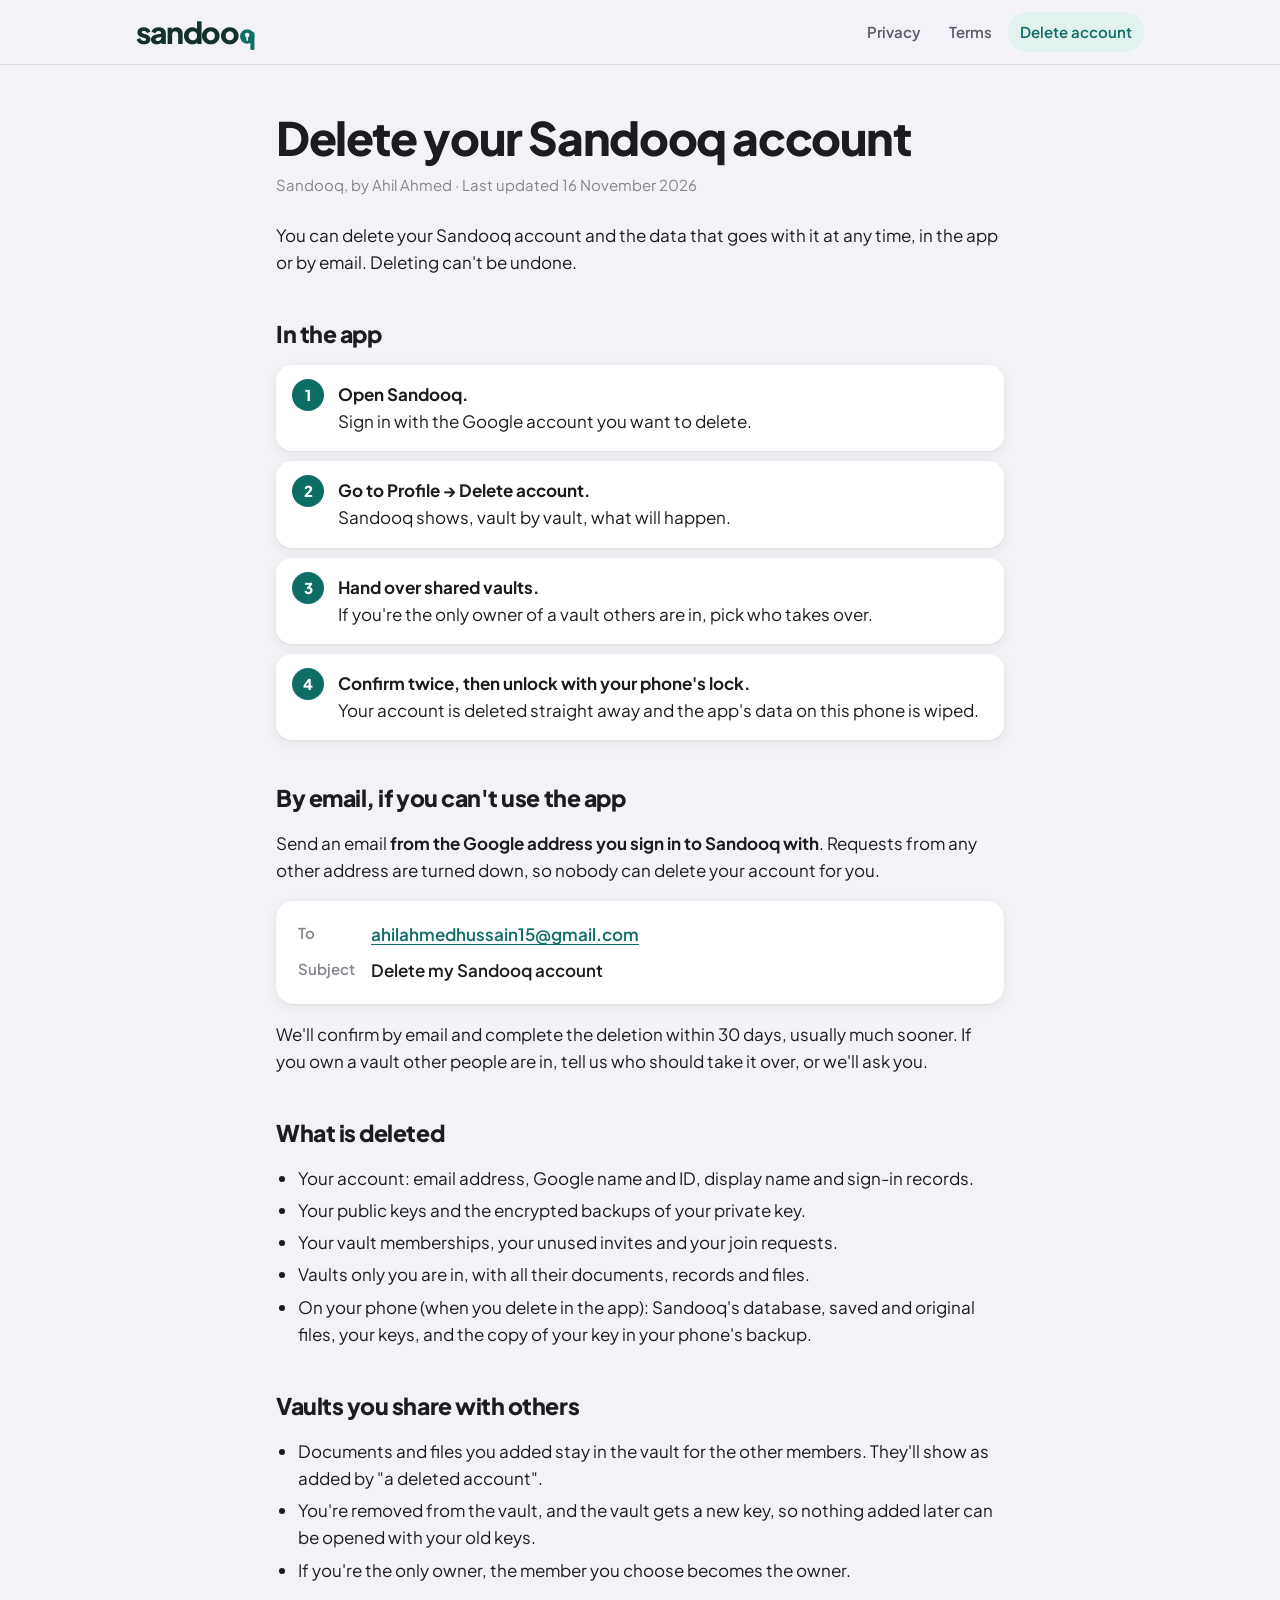
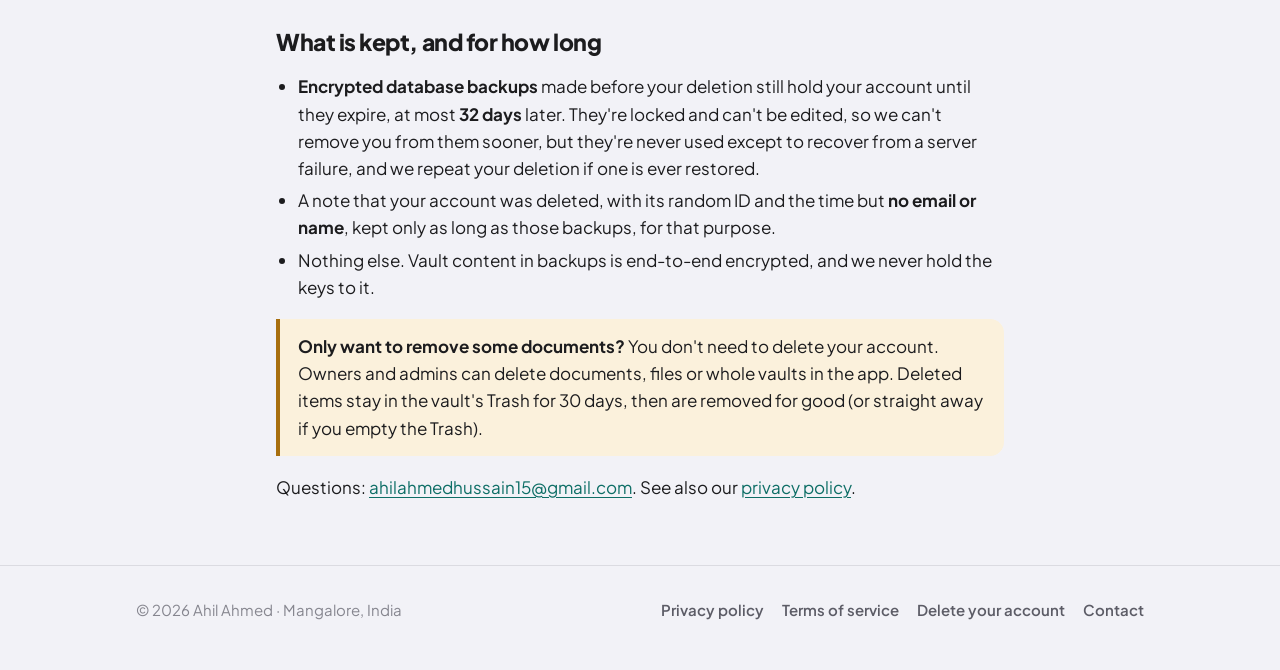
==== delete-account/index.html @ 52944ab1 "Sandooq website: home, privacy policy, terms, account deletion Co-Authored-By: Claude Opus 5.5 <nore" ====
<!doctype html>
<html lang="en">
<head>
  <meta charset="utf-8">
  <meta name="viewport" content="width=device-width, initial-scale=1">
  <title>Delete your Sandooq account</title>
  <meta name="description" content="How to delete your Sandooq account and data, in the app or by email, and what is deleted or kept.">
  <meta name="theme-color" content="#F2F2F7" media="(prefers-color-scheme: light)">
  <meta name="theme-color" content="#000000" media="(prefers-color-scheme: dark)">
  <link rel="icon" href="../favicon.svg" type="image/svg+xml">
  <link rel="preconnect" href="https://fonts.googleapis.com">
  <link rel="preconnect" href="https://fonts.gstatic.com" crossorigin>
  <link href="https://fonts.googleapis.com/css2?family=Plus+Jakarta+Sans:wght@400;500;600;700;800&display=swap" rel="stylesheet">
  <link rel="stylesheet" href="../style.css">
</head>
<body>
  <header class="site-header">
    <div class="wrap">
      <a class="wordmark" href="../" aria-label="Sandooq home">sandoo<svg class="q" viewBox="0 0 26 36" aria-hidden="true"><circle class="mark" cx="12.5" cy="12.5" r="12.5"/><rect class="mark" x="18" y="5" width="7" height="31" rx="2"/><circle class="hole" cx="12.5" cy="10" r="4"/><rect class="hole" x="11" y="11" width="3" height="9" rx="1.5"/></svg></a>
      <nav aria-label="Main">
        <a href="../privacy/">Privacy</a>
        <a href="../terms/">Terms</a>
        <a href="../delete-account/" aria-current="page">Delete account</a>
      </nav>
    </div>
  </header>

  <main class="wrap narrow">
    <div class="doc-head">
      <h1>Delete your Sandooq account</h1>
      <p class="updated">Sandooq, by Ahil Ahmed · Last updated 16 November 2026</p>
    </div>

    <article class="prose">
      <p>You can delete your Sandooq account and the data that goes with it at any time, in the app or by email. Deleting can't be undone.</p>

      <h2 id="app">In the app</h2>
      <ol class="steps">
        <li><strong>Open Sandooq.</strong>Sign in with the Google account you want to delete.</li>
        <li><strong>Go to Profile → Delete account.</strong>Sandooq shows, vault by vault, what will happen.</li>
        <li><strong>Hand over shared vaults.</strong>If you're the only owner of a vault others are in, pick who takes over.</li>
        <li><strong>Confirm twice, then unlock with your phone's lock.</strong>Your account is deleted straight away and the app's data on this phone is wiped.</li>
      </ol>

      <h2 id="email">By email, if you can't use the app</h2>
      <p>Send an email <strong>from the Google address you sign in to Sandooq with</strong>. Requests from any other address are turned down, so nobody can delete your account for you.</p>
      <div class="mail-card">
        <dl>
          <dt>To</dt><dd><a href="mailto:ahilahmedhussain15@gmail.com?subject=Delete%20my%20Sandooq%20account">ahilahmedhussain15@gmail.com</a></dd>
          <dt>Subject</dt><dd>Delete my Sandooq account</dd>
        </dl>
      </div>
      <p>We'll confirm by email and complete the deletion within 30 days, usually much sooner. If you own a vault other people are in, tell us who should take it over, or we'll ask you.</p>

      <h2 id="deleted">What is deleted</h2>
      <ul>
        <li>Your account: email address, Google name and ID, display name and sign-in records.</li>
        <li>Your public keys and the encrypted backups of your private key.</li>
        <li>Your vault memberships, your unused invites and your join requests.</li>
        <li>Vaults only you are in, with all their documents, records and files.</li>
        <li>On your phone (when you delete in the app): Sandooq's database, saved and original files, your keys, and the copy of your key in your phone's backup.</li>
      </ul>

      <h2 id="shared">Vaults you share with others</h2>
      <ul>
        <li>Documents and files you added stay in the vault for the other members. They'll show as added by "a deleted account".</li>
        <li>You're removed from the vault, and the vault gets a new key, so nothing added later can be opened with your old keys.</li>
        <li>If you're the only owner, the member you choose becomes the owner.</li>
      </ul>

      <h2 id="kept">What is kept, and for how long</h2>
      <ul>
        <li><strong>Encrypted database backups</strong> made before your deletion still hold your account until they expire, at most <strong>32 days</strong> later. They're locked and can't be edited, so we can't remove you from them sooner, but they're never used except to recover from a server failure, and we repeat your deletion if one is ever restored.</li>
        <li>A note that your account was deleted, with its random ID and the time but <strong>no email or name</strong>, kept only as long as those backups, for that purpose.</li>
        <li>Nothing else. Vault content in backups is end-to-end encrypted, and we never hold the keys to it.</li>
      </ul>

      <div class="note">
        <p><strong>Only want to remove some documents?</strong> You don't need to delete your account. Owners and admins can delete documents, files or whole vaults in the app. Deleted items stay in the vault's Trash for 30 days, then are removed for good (or straight away if you empty the Trash).</p>
      </div>

      <p>Questions: <a href="mailto:ahilahmedhussain15@gmail.com">ahilahmedhussain15@gmail.com</a>. See also our <a href="../privacy/">privacy policy</a>.</p>
    </article>
  </main>

  <footer class="site-footer">
    <div class="wrap">
      <span>© 2026 Ahil Ahmed · Mangalore, India</span>
      <nav aria-label="Footer">
        <a href="../privacy/">Privacy policy</a>
        <a href="../terms/">Terms of service</a>
        <a href="../delete-account/">Delete your account</a>
        <a href="mailto:ahilahmedhussain15@gmail.com">Contact</a>
      </nav>
    </div>
  </footer>
</body>
</html>
---- style.css ----
/* Sandooq site — colours and type follow the app (lib/app/theme.dart). */

:root {
  --bg: #F2F2F7;
  --surface: #FFFFFF;
  --fill: #E5E5EA;
  --separator: #C6C6CC;
  --ink: #1C1C1E;
  --ink2: #5C5C66;
  --ink3: #86868F;
  --brand: #0E6E66;
  --brand-ink: #13302D;
  --on-brand: #FFFFFF;
  --tint: #E1F2EF;
  --brass: #A86F0E;
  --brass-tint: #FBF1DC;
  --danger: #C8281C;
  --silver: #E7E9EC;
  --silver-edge: #C4C8CE;
  --silver-rivet: #A9AEB5;
  --glow: rgba(14, 110, 102, .40);
  --shadow-card: 0 1px 2px rgba(0,0,0,.04), 0 4px 14px rgba(0,0,0,.06);
  --shadow-float: 0 8px 30px rgba(0,0,0,.12);
  --radius: 18px;
  color-scheme: light;
}

@media (prefers-color-scheme: dark) {
  :root {
    --bg: #000000;
    --surface: #1C1C1E;
    --fill: #3A3A3C;
    --separator: #48484A;
    --ink: #F5F5F7;
    --ink2: #AEAEB5;
    --ink3: #8C8C94;
    --brand: #3CC2B2;
    --brand-ink: #3CC2B2;
    --on-brand: #04211F;
    --tint: #12403C;
    --brass: #E2AA45;
    --brass-tint: #33270F;
    --danger: #FF6B5E;
    --silver: #2A2C2F;
    --silver-edge: #4A4E54;
    --silver-rivet: #6B7078;
    --glow: rgba(60, 194, 178, .45);
    --shadow-card: none;
    --shadow-float: 0 8px 30px rgba(0,0,0,.5);
    color-scheme: dark;
  }
}

*, *::before, *::after { box-sizing: border-box; }

html { -webkit-text-size-adjust: 100%; scroll-padding-top: 84px; }

body {
  margin: 0;
  background: var(--bg);
  color: var(--ink);
  font-family: "Plus Jakarta Sans", system-ui, -apple-system, "Segoe UI", Roboto, sans-serif;
  font-size: 17px;
  line-height: 1.6;
  -webkit-font-smoothing: antialiased;
}

a { color: var(--brand); text-underline-offset: 3px; text-decoration-thickness: 1px; }
a:hover { text-decoration-thickness: 2px; }
a:focus-visible, button:focus-visible { outline: 3px solid var(--glow); outline-offset: 2px; border-radius: 6px; }

.wrap { width: 100%; max-width: 1040px; margin: 0 auto; padding: 0 16px; }
.wrap.narrow { max-width: 760px; }

/* ── Header ─────────────────────────────────────────── */
.site-header {
  position: sticky; top: 0; z-index: 10;
  background: color-mix(in srgb, var(--bg) 82%, transparent);
  backdrop-filter: saturate(180%) blur(16px);
  -webkit-backdrop-filter: saturate(180%) blur(16px);
  border-bottom: 1px solid color-mix(in srgb, var(--separator) 50%, transparent);
}
.site-header .wrap { display: flex; align-items: center; justify-content: space-between; gap: 12px; min-height: 64px; flex-wrap: wrap; }
.site-header nav { display: flex; gap: 4px; flex-wrap: wrap; }
.site-header nav a {
  color: var(--ink2); text-decoration: none; font-weight: 600; font-size: 15px;
  padding: 8px 12px; border-radius: 999px;
}
.site-header nav a:hover { background: var(--fill); color: var(--ink); }
.site-header nav a[aria-current="page"] { background: var(--tint); color: var(--brand); }

/* ── Wordmark: "sandoo" + the keyhole q ─────────────── */
.wordmark {
  display: inline-flex; align-items: baseline; text-decoration: none;
  color: var(--brand-ink); font-weight: 800; letter-spacing: -0.0385em;
  font-size: 30px; line-height: 1;
}
.wordmark .q { width: .5em; height: .692em; margin-left: .019em; transform: translateY(.2115em); flex: none; }
.wordmark .q .mark { fill: var(--brand); }
.wordmark .q .hole { fill: var(--bg); }

/* ── Landing ────────────────────────────────────────── */
.hero { padding: 64px 0 40px; display: grid; gap: 48px; align-items: center; grid-template-columns: 1.15fr .85fr; }
.eyebrow { display: inline-block; font-size: 13px; font-weight: 700; letter-spacing: .06em; text-transform: uppercase; color: var(--brass); background: var(--brass-tint); padding: 5px 12px; border-radius: 999px; }
.hero h1 { font-size: clamp(38px, 6vw, 60px); line-height: 1.04; letter-spacing: -0.035em; font-weight: 800; margin: 18px 0 16px; }
.hero h1 em { font-style: normal; color: var(--brand); }
.hero .lede { font-size: 19px; color: var(--ink2); margin: 0 0 28px; max-width: 34em; }
.cta-row { display: flex; gap: 12px; flex-wrap: wrap; align-items: center; }
.btn {
  display: inline-flex; align-items: center; gap: 8px; text-decoration: none;
  font-weight: 700; font-size: 16px; padding: 14px 22px; border-radius: 14px;
  background: var(--brand); color: var(--on-brand); box-shadow: 0 6px 20px var(--glow);
}
.btn.ghost { background: var(--surface); color: var(--ink); box-shadow: var(--shadow-card); }
.btn[aria-disabled="true"] { cursor: default; }
.soon { font-size: 14px; color: var(--ink3); }

/* The vault card, as on Home */
.vault-stage { display: grid; place-items: center; }
.vault {
  width: 100%; max-width: 340px; aspect-ratio: 1.42;
  position: relative; border-radius: 22px; padding: 22px;
  background: linear-gradient(160deg, var(--surface), var(--silver));
  border: 1px solid var(--silver-edge);
  box-shadow: var(--shadow-float);
  display: flex; flex-direction: column; justify-content: space-between;
  transform: rotate(-3deg);
}
.vault::before, .vault::after { content: ""; position: absolute; width: 7px; height: 7px; border-radius: 50%; background: var(--silver-rivet); top: 12px; }
.vault::before { left: 12px; } .vault::after { right: 12px; }
.vault .lock { width: 52px; height: 52px; border-radius: 16px; background: var(--brand); display: grid; place-items: center; box-shadow: 0 0 0 6px var(--tint), 0 0 28px var(--glow); }
.vault .lock svg { width: 26px; height: 26px; }
.vault h3 { margin: 0; font-size: 26px; letter-spacing: -0.02em; }
.vault .meta { color: var(--ink2); font-size: 14px; font-weight: 600; }
.vault .people { display: flex; }
.vault .people span { width: 30px; height: 30px; border-radius: 50%; display: grid; place-items: center; font-size: 12px; font-weight: 800; color: var(--on-brand); background: var(--brand); border: 2px solid var(--surface); margin-left: -8px; }
.vault .people span:first-child { margin-left: 0; }
.vault .people span:nth-child(2) { background: var(--brass); }
.vault .people span:nth-child(3) { background: #5C5C66; }
.vault .people span:nth-child(4) { background: #1D7A3A; }
.vault .row { display: flex; justify-content: space-between; align-items: flex-end; }
.vault.behind { position: absolute; transform: rotate(5deg) translate(26px, 18px); opacity: .55; filter: saturate(.6); }
.vault-stage .stack { position: relative; width: 100%; max-width: 340px; }

section.block { padding: 40px 0; }
section.block > h2, .section-title { font-size: clamp(26px, 3.4vw, 34px); letter-spacing: -0.025em; line-height: 1.15; margin: 0 0 8px; font-weight: 800; }
.section-sub { color: var(--ink2); margin: 0 0 28px; max-width: 40em; }

.grid { display: grid; gap: 14px; grid-template-columns: repeat(3, 1fr); }
.card { background: var(--surface); border-radius: var(--radius); padding: 22px; box-shadow: var(--shadow-card); }
.card h3 { margin: 12px 0 6px; font-size: 18px; letter-spacing: -0.01em; }
.card p { margin: 0; color: var(--ink2); font-size: 15.5px; line-height: 1.55; }
.icon { width: 42px; height: 42px; border-radius: 12px; background: var(--tint); display: grid; place-items: center; }
.icon svg { width: 22px; height: 22px; stroke: var(--brand); fill: none; stroke-width: 2; stroke-linecap: round; stroke-linejoin: round; }

.split { display: grid; grid-template-columns: 1fr 1fr; gap: 14px; }
.list-card { background: var(--surface); border-radius: var(--radius); box-shadow: var(--shadow-card); overflow: hidden; }
.list-card h3 { margin: 0; padding: 16px 20px 12px; font-size: 15px; letter-spacing: .02em; display: flex; align-items: center; gap: 8px; }
.list-card ul { list-style: none; margin: 0; padding: 0; }
.list-card li { padding: 12px 20px; border-top: 1px solid color-mix(in srgb, var(--separator) 55%, transparent); font-size: 15.5px; color: var(--ink2); }
.list-card.cant h3 { color: var(--brand); }
.list-card.can h3 { color: var(--ink3); }
.dot { width: 8px; height: 8px; border-radius: 50%; background: currentColor; display: inline-block; }

.langs { display: flex; flex-wrap: wrap; gap: 8px; margin-top: 18px; }
.langs span { background: var(--surface); box-shadow: var(--shadow-card); border-radius: 999px; padding: 6px 14px; font-weight: 600; font-size: 15px; }

/* ── Legal pages ────────────────────────────────────── */
.doc-head { padding: 48px 0 8px; }
.doc-head h1 { font-size: clamp(34px, 5vw, 46px); letter-spacing: -0.03em; line-height: 1.08; margin: 0 0 10px; font-weight: 800; }
.doc-head .updated { color: var(--ink3); font-size: 15px; margin: 0; }

.summary { background: var(--tint); border-radius: var(--radius); padding: 20px 22px; margin: 24px 0 8px; }
.summary h2 { margin: 0 0 8px !important; font-size: 17px !important; color: var(--brand); padding: 0 !important; border: 0 !important; }
.summary ul { margin: 0; padding-left: 20px; }
.summary li { margin: 4px 0; }

.toc { background: var(--surface); border-radius: var(--radius); box-shadow: var(--shadow-card); padding: 16px 20px; margin: 20px 0 8px; }
.toc strong { font-size: 13px; letter-spacing: .06em; text-transform: uppercase; color: var(--ink3); }
.toc ol { margin: 8px 0 0; padding-left: 22px; columns: 2; column-gap: 28px; font-size: 15.5px; }
.toc li { break-inside: avoid; margin: 3px 0; }
.toc a { text-decoration: none; }

.prose h2 { font-size: 23px; letter-spacing: -0.02em; line-height: 1.25; margin: 44px 0 10px; font-weight: 800; }
.prose h3 { font-size: 18px; margin: 26px 0 6px; }
.prose p, .prose li { color: var(--ink); }
.prose ul, .prose ol { padding-left: 22px; }
.prose li { margin: 5px 0; }
.prose .muted { color: var(--ink2); }

.table-card { background: var(--surface); border-radius: var(--radius); box-shadow: var(--shadow-card); overflow-x: auto; margin: 16px 0; }
table { width: 100%; border-collapse: collapse; font-size: 15px; line-height: 1.45; }
th, td { text-align: left; vertical-align: top; padding: 12px 16px; }
th { font-size: 13px; text-transform: uppercase; letter-spacing: .05em; color: var(--ink3); font-weight: 700; background: color-mix(in srgb, var(--fill) 45%, transparent); }
tr + tr td { border-top: 1px solid color-mix(in srgb, var(--separator) 55%, transparent); }
td:first-child { font-weight: 600; min-width: 150px; }
.pill { display: inline-block; font-size: 12.5px; font-weight: 700; padding: 2px 9px; border-radius: 999px; white-space: nowrap; }
.pill.enc { background: var(--tint); color: var(--brand); }
.pill.plain { background: var(--brass-tint); color: var(--brass); }

.note { border-left: 4px solid var(--brass); background: var(--brass-tint); border-radius: 0 14px 14px 0; padding: 14px 18px; margin: 18px 0; }
.note p { margin: 0; }

.steps { counter-reset: s; list-style: none; padding: 0 !important; margin: 16px 0; display: grid; gap: 10px; }
.steps li { counter-increment: s; background: var(--surface); box-shadow: var(--shadow-card); border-radius: 16px; padding: 16px 18px 16px 62px; position: relative; margin: 0 !important; }
.steps li::before { content: counter(s); position: absolute; left: 16px; top: 14px; width: 32px; height: 32px; border-radius: 50%; background: var(--brand); color: var(--on-brand); font-weight: 800; display: grid; place-items: center; font-size: 15px; }
.steps li strong { display: block; }

.mail-card { background: var(--surface); box-shadow: var(--shadow-card); border-radius: var(--radius); padding: 20px 22px; margin: 16px 0; }
.mail-card dl { margin: 0; display: grid; grid-template-columns: auto 1fr; gap: 8px 16px; }
.mail-card dt { color: var(--ink3); font-weight: 600; font-size: 15px; }
.mail-card dd { margin: 0; font-weight: 600; overflow-wrap: anywhere; }

/* ── Footer ─────────────────────────────────────────── */
.site-footer { margin-top: 64px; padding: 32px 0 48px; border-top: 1px solid color-mix(in srgb, var(--separator) 50%, transparent); color: var(--ink3); font-size: 15px; }
.site-footer .wrap { display: flex; justify-content: space-between; gap: 16px; flex-wrap: wrap; align-items: center; }
.site-footer nav { display: flex; gap: 18px; flex-wrap: wrap; }
.site-footer a { color: var(--ink2); text-decoration: none; font-weight: 600; }
.site-footer a:hover { color: var(--brand); }

/* ── Small screens ──────────────────────────────────── */
@media (max-width: 860px) {
  .hero { grid-template-columns: 1fr; padding-top: 36px; gap: 36px; }
  .grid { grid-template-columns: 1fr 1fr; }
}
@media (max-width: 600px) {
  body { font-size: 16px; }
  .grid, .split { grid-template-columns: 1fr; }
  .toc ol { columns: 1; }
  .site-header .wrap { padding-top: 8px; padding-bottom: 8px; }
  .site-header nav { margin-left: -12px; }
  .wordmark { font-size: 26px; }
  td:first-child { min-width: 110px; }
  .mail-card dl { grid-template-columns: 1fr; gap: 2px; }
  .mail-card dd + dt { margin-top: 10px; }
  .mail-card dd { overflow-wrap: normal; word-break: break-all; }
  .vault.behind { display: none; }
}
@media (prefers-reduced-motion: no-preference) {
  .vault:not(.behind) { transition: transform .4s cubic-bezier(.2,.8,.2,1); }
  .vault-stage:hover .vault:not(.behind) { transform: rotate(-1deg) translateY(-4px); }
}
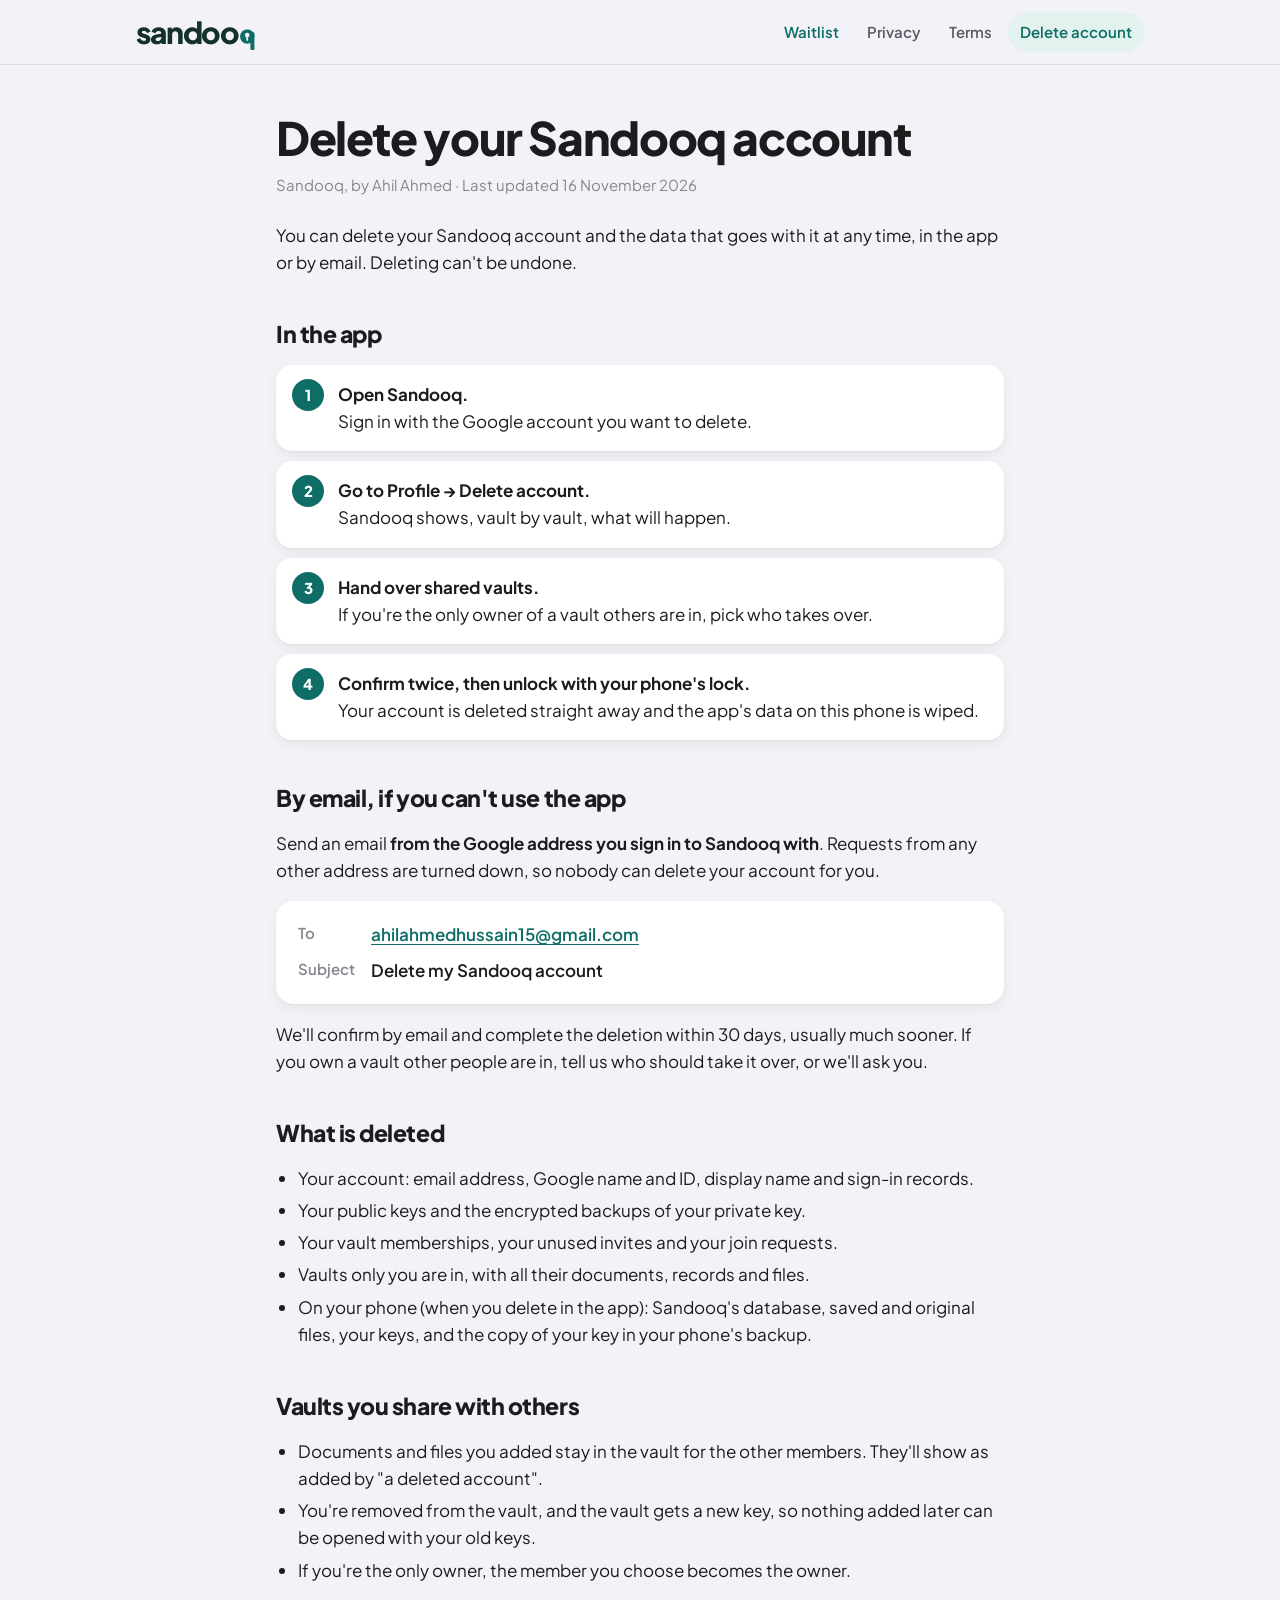
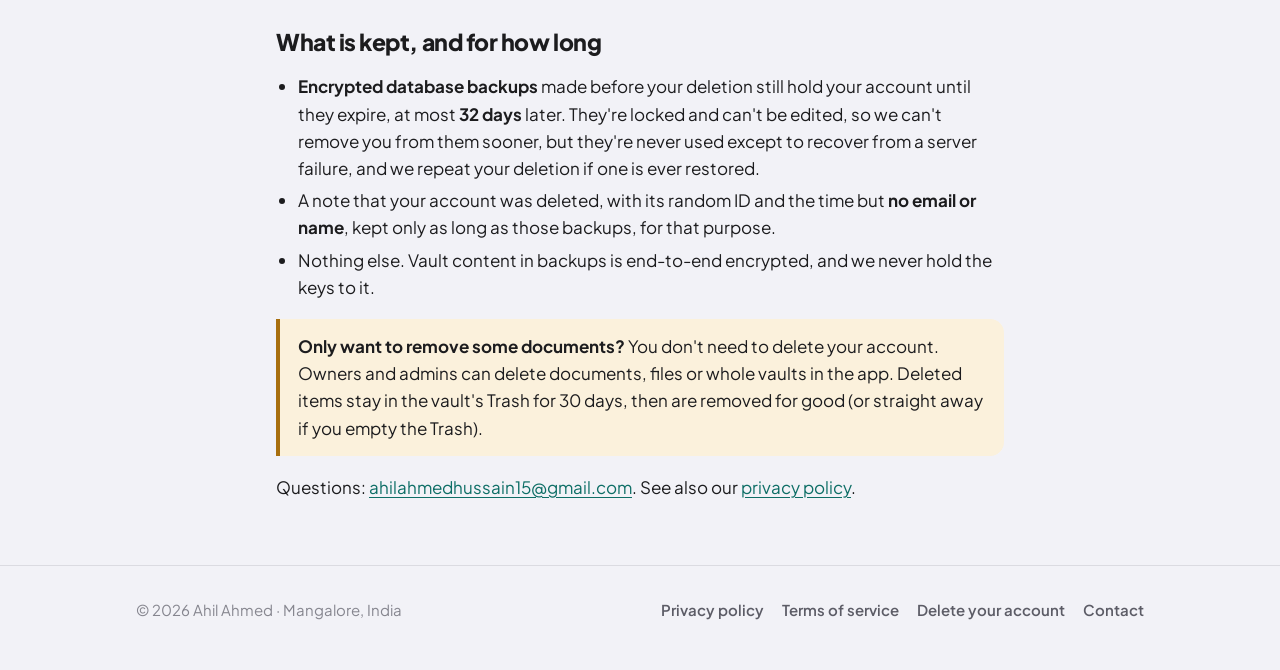
==== commit 74991976: "Waitlist page backed by a Google Sheet /waitlist/ collects email (plus optional name, phone, country" ====
--- a/delete-account/index.html
+++ b/delete-account/index.html
@@ -18,6 +18,7 @@
     <div class="wrap">
       <a class="wordmark" href="../" aria-label="Sandooq home">sandoo<svg class="q" viewBox="0 0 26 36" aria-hidden="true"><circle class="mark" cx="12.5" cy="12.5" r="12.5"/><rect class="mark" x="18" y="5" width="7" height="31" rx="2"/><circle class="hole" cx="12.5" cy="10" r="4"/><rect class="hole" x="11" y="11" width="3" height="9" rx="1.5"/></svg></a>
       <nav aria-label="Main">
+        <a class="nav-cta" href="../waitlist/">Waitlist</a>
         <a href="../privacy/">Privacy</a>
         <a href="../terms/">Terms</a>
         <a href="../delete-account/" aria-current="page">Delete account</a>
--- a/style.css
+++ b/style.css
@@ -54,6 +54,7 @@
 *, *::before, *::after { box-sizing: border-box; }
 
 html { -webkit-text-size-adjust: 100%; scroll-padding-top: 84px; }
+@media (prefers-reduced-motion: no-preference) { html { scroll-behavior: smooth; } }
 
 body {
   margin: 0;
@@ -211,6 +212,83 @@
 .mail-card dt { color: var(--ink3); font-weight: 600; font-size: 15px; }
 .mail-card dd { margin: 0; font-weight: 600; overflow-wrap: anywhere; }
 
+/* ── Waitlist form ──────────────────────────────────── */
+[hidden] { display: none !important; }
+.site-header nav a.nav-cta { color: var(--brand); }
+.site-header nav a.nav-cta[aria-current="page"] { background: var(--tint); }
+.doc-head .eyebrow { margin-bottom: 14px; }
+.doc-head .lead { color: var(--ink2); font-size: 19px; margin: 0; max-width: 34em; }
+
+.form-card { background: var(--surface); border-radius: 22px; box-shadow: var(--shadow-card); padding: 28px; margin: 28px 0 0; display: grid; gap: 22px; }
+.form-card fieldset { border: 0; margin: 0; padding: 0; min-width: 0; }
+.field { display: grid; gap: 8px; }
+.field > label, .field legend { font-weight: 700; font-size: 15.5px; padding: 0; }
+.field legend { margin-bottom: 8px; }
+.req, .opt { font-weight: 600; font-size: 13px; color: var(--ink3); margin-left: 6px; }
+.form-card input[type="email"], .form-card input[type="text"], .form-card select {
+  font: inherit; font-size: 16px; color: var(--ink);
+  background: var(--bg); border: 1.5px solid transparent; border-radius: 12px;
+  padding: 12px 14px; width: 100%; min-height: 48px;
+}
+.form-card select { appearance: none; -webkit-appearance: none; padding-right: 40px;
+  background-image: linear-gradient(45deg, transparent 50%, var(--ink3) 50%), linear-gradient(135deg, var(--ink3) 50%, transparent 50%);
+  background-position: calc(100% - 20px) 50%, calc(100% - 14px) 50%; background-size: 6px 6px; background-repeat: no-repeat; }
+.form-card input:focus, .form-card select:focus { outline: none; border-color: var(--brand); box-shadow: 0 0 0 4px var(--glow); }
+.form-card input[aria-invalid="true"] { border-color: var(--danger); }
+.form-card ::placeholder { color: var(--ink3); }
+.hint { margin: 0; font-size: 14px; color: var(--ink3); line-height: 1.45; }
+.error { margin: 0; font-size: 14.5px; color: var(--danger); font-weight: 600; }
+.row2 { display: grid; grid-template-columns: 1fr 1fr; gap: 16px; }
+
+/* Segmented control and chips: real radios/checkboxes, styled through their span */
+.seg, .chips { display: flex; flex-wrap: wrap; gap: 8px; }
+.seg label, .chips label { position: relative; cursor: pointer; }
+.seg input, .chips input { position: absolute; opacity: 0; width: 1px; height: 1px; }
+.seg span, .chips span {
+  display: inline-flex; align-items: center; gap: 6px; min-height: 42px;
+  padding: 9px 16px; border-radius: 999px; background: var(--bg);
+  border: 1.5px solid transparent; font-weight: 600; font-size: 15px; color: var(--ink2);
+  transition: background .15s, color .15s, border-color .15s;
+}
+.seg span { min-width: 112px; justify-content: center; }
+.seg input:checked + span, .chips input:checked + span { background: var(--tint); color: var(--brand); border-color: var(--brand); }
+.chips input:checked + span::before { content: ""; width: 10px; height: 6px; border-left: 2.5px solid currentColor; border-bottom: 2.5px solid currentColor; transform: rotate(-45deg) translateY(-2px); }
+.seg input:focus-visible + span, .chips input:focus-visible + span, .check input:focus-visible { outline: 3px solid var(--glow); outline-offset: 2px; }
+
+.check { display: flex; gap: 12px; align-items: flex-start; background: var(--tint); border-radius: 16px; padding: 16px 18px; cursor: pointer; font-size: 15.5px; line-height: 1.5; }
+.check input { width: 22px; height: 22px; margin: 1px 0 0; flex: none; accent-color: var(--brand); }
+.check strong { color: var(--brand); }
+
+.hp { position: absolute; left: -10000px; width: 1px; height: 1px; overflow: hidden; }
+
+.btn.submit { border: 0; cursor: pointer; justify-content: center; width: 100%; font: inherit; font-weight: 700; font-size: 17px; padding: 16px 22px; }
+.btn.submit:disabled { opacity: .75; cursor: progress; }
+.btn .spinner { display: none; width: 18px; height: 18px; border-radius: 50%; border: 2.5px solid currentColor; border-right-color: transparent; }
+.btn.busy .spinner { display: inline-block; animation: spin .8s linear infinite; }
+@keyframes spin { to { transform: rotate(360deg); } }
+.fine { margin: -8px 0 0; font-size: 13.5px; color: var(--ink3); line-height: 1.5; text-align: center; }
+.form-error { text-align: center; }
+
+.done { text-align: center; justify-items: center; gap: 10px; padding: 40px 28px; }
+.done:focus { outline: none; }
+.done h2 { margin: 6px 0 0; font-size: 28px; letter-spacing: -0.02em; }
+.done p { margin: 0; color: var(--ink2); max-width: 30em; }
+.done .done-sub { margin-top: 10px; color: var(--ink3); font-size: 15px; }
+.done .cta-row { justify-content: center; margin-top: 14px; }
+.done .btn.ghost { border: 0; font: inherit; font-weight: 700; cursor: pointer; background: var(--bg); box-shadow: none; }
+.done-mark { width: 64px; height: 64px; border-radius: 50%; background: var(--brand); display: grid; place-items: center; box-shadow: 0 0 0 8px var(--tint), 0 0 30px var(--glow); }
+.done-mark svg { width: 30px; height: 30px; fill: none; stroke: var(--on-brand); stroke-width: 3; stroke-linecap: round; stroke-linejoin: round; }
+
+@media (max-width: 600px) {
+  .form-card { padding: 22px 18px; border-radius: 18px; }
+  .row2 { grid-template-columns: 1fr; }
+  .seg { display: grid; grid-template-columns: 1fr 1fr; }
+  .seg span { min-width: 0; width: 100%; }
+  .done .cta-row { flex-direction: column; width: 100%; }
+  .done .cta-row .btn { width: 100%; justify-content: center; }
+}
+@media (prefers-reduced-motion: reduce) { .btn.busy .spinner { animation: none; } }
+
 /* ── Footer ─────────────────────────────────────────── */
 .site-footer { margin-top: 64px; padding: 32px 0 48px; border-top: 1px solid color-mix(in srgb, var(--separator) 50%, transparent); color: var(--ink3); font-size: 15px; }
 .site-footer .wrap { display: flex; justify-content: space-between; gap: 16px; flex-wrap: wrap; align-items: center; }
@@ -228,7 +306,8 @@
   .grid, .split { grid-template-columns: 1fr; }
   .toc ol { columns: 1; }
   .site-header .wrap { padding-top: 8px; padding-bottom: 8px; }
-  .site-header nav { margin-left: -12px; }
+  .site-header nav { margin-left: -10px; gap: 0; }
+  .site-header nav a { font-size: 14px; padding: 7px 10px; }
   .wordmark { font-size: 26px; }
   td:first-child { min-width: 110px; }
   .mail-card dl { grid-template-columns: 1fr; gap: 2px; }
